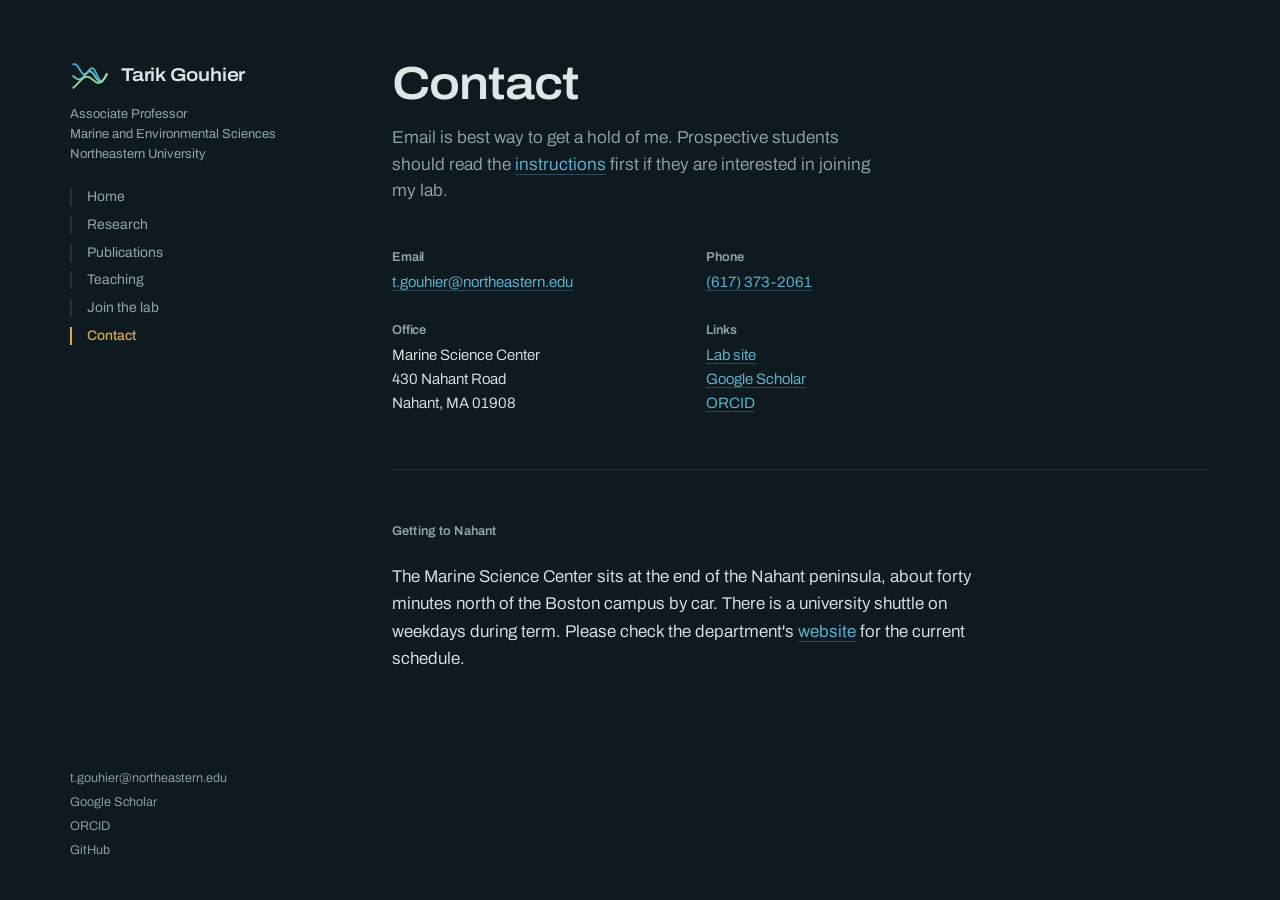
==== contact.html @ 9425e942 "Update contact.html" ====
<!DOCTYPE html>
<html lang="en">
<head>
<meta charset="utf-8">
<meta name="viewport" content="width=device-width, initial-scale=1">
<title>Contact — Tarik Gouhier</title>
<meta name="description" content="Email, office location, and office hours for Tarik Gouhier at Northeastern University.">
<link rel="preconnect" href="https://fonts.googleapis.com">
<link rel="preconnect" href="https://fonts.gstatic.com" crossorigin>
<link href="https://fonts.googleapis.com/css2?family=Archivo:ital,wdth,wght@0,100..125,300..700;1,100..125,400..600&display=swap" rel="stylesheet">
<link rel="icon" href="logo.svg" type="image/svg+xml">
<link rel="stylesheet" href="styles.css">
</head>
<body>
<div class="shell">

  <header class="rail">
    <a class="brand" href="index.html" aria-label="Tarik Gouhier — home">
      <svg class="logomark" viewBox="0 0 44 44" aria-hidden="true" focusable="false">
        <path d="M3.50 9.17 L4.01 9.03 L4.53 8.96 L5.04 8.97 L5.56 9.07 L6.07 9.27 L6.58 9.56 L7.10 9.96 L7.61 10.44 L8.12 11.02 L8.64 11.68 L9.15 12.41 L9.67 13.19 L10.18 14.00 L10.69 14.84 L11.21 15.68 L11.72 16.50 L12.24 17.28 L12.75 18.00 L13.26 18.65 L13.78 19.20 L14.29 19.65 L14.81 19.98 L15.32 20.18 L15.83 20.26 L16.35 20.21 L16.86 20.04 L17.38 19.75 L17.89 19.35 L18.40 18.86 L18.92 18.29 L19.43 17.67 L19.94 17.02 L20.46 16.36 L20.97 15.71 L21.49 15.10 L22.00 14.55 L22.51 14.08 L23.03 13.72 L23.54 13.47 L24.06 13.35 L24.57 13.38 L25.08 13.56 L25.60 13.88 L26.11 14.36 L26.62 14.97 L27.14 15.71 L27.65 16.57 L28.17 17.53 L28.68 18.55 L29.19 19.63 L29.71 20.74 L30.22 21.84 L30.74 22.92 L31.25 23.94 L31.76 24.88 L32.28 25.71 L32.79 26.42 L33.31 26.99 L33.82 27.40 L34.33 27.65 L34.85 27.72 L35.36 27.61 L35.88 27.34 L36.39 26.91 L36.90 26.33 L37.42 25.61 L37.93 24.78 L38.44 23.86 L38.96 22.87 L39.47 21.84 L39.99 20.80 L40.50 19.78" stroke="#4FA8C9"/>
        <path d="M3.50 22.00 L4.01 22.41 L4.53 22.83 L5.04 23.25 L5.56 23.67 L6.07 24.06 L6.58 24.43 L7.10 24.77 L7.61 25.06 L8.12 25.31 L8.64 25.50 L9.15 25.63 L9.67 25.69 L10.18 25.69 L10.69 25.62 L11.21 25.48 L11.72 25.26 L12.24 24.98 L12.75 24.63 L13.26 24.22 L13.78 23.76 L14.29 23.25 L14.81 22.71 L15.32 22.13 L15.83 21.54 L16.35 20.94 L16.86 20.34 L17.38 19.76 L17.89 19.21 L18.40 18.70 L18.92 18.23 L19.43 17.83 L19.94 17.49 L20.46 17.23 L20.97 17.05 L21.49 16.96 L22.00 16.96 L22.51 17.06 L23.03 17.25 L23.54 17.54 L24.06 17.91 L24.57 18.37 L25.08 18.91 L25.60 19.52 L26.11 20.19 L26.62 20.90 L27.14 21.65 L27.65 22.43 L28.17 23.21 L28.68 23.98 L29.19 24.73 L29.71 25.45 L30.22 26.11 L30.74 26.72 L31.25 27.24 L31.76 27.68 L32.28 28.02 L32.79 28.26 L33.31 28.38 L33.82 28.39 L34.33 28.28 L34.85 28.05 L35.36 27.70 L35.88 27.24 L36.39 26.68 L36.90 26.02 L37.42 25.27 L37.93 24.45 L38.44 23.57 L38.96 22.64 L39.47 21.69 L39.99 20.73 L40.50 19.78" stroke="#72C3B0"/>
        <path d="M3.50 34.83 L4.01 34.48 L4.53 34.09 L5.04 33.68 L5.56 33.24 L6.07 32.78 L6.58 32.30 L7.10 31.79 L7.61 31.27 L8.12 30.74 L8.64 30.19 L9.15 29.64 L9.67 29.08 L10.18 28.52 L10.69 27.97 L11.21 27.42 L11.72 26.89 L12.24 26.38 L12.75 25.88 L13.26 25.41 L13.78 24.97 L14.29 24.56 L14.81 24.19 L15.32 23.86 L15.83 23.57 L16.35 23.32 L16.86 23.12 L17.38 22.97 L17.89 22.87 L18.40 22.82 L18.92 22.82 L19.43 22.88 L19.94 22.98 L20.46 23.12 L20.97 23.32 L21.49 23.56 L22.00 23.83 L22.51 24.15 L23.03 24.49 L23.54 24.86 L24.06 25.25 L24.57 25.66 L25.08 26.08 L25.60 26.51 L26.11 26.93 L26.62 27.34 L27.14 27.74 L27.65 28.12 L28.17 28.46 L28.68 28.77 L29.19 29.05 L29.71 29.27 L30.22 29.44 L30.74 29.56 L31.25 29.61 L31.76 29.60 L32.28 29.52 L32.79 29.37 L33.31 29.15 L33.82 28.85 L34.33 28.48 L34.85 28.04 L35.36 27.54 L35.88 26.96 L36.39 26.32 L36.90 25.63 L37.42 24.89 L37.93 24.10 L38.44 23.27 L38.96 22.42 L39.47 21.54 L39.99 20.66 L40.50 19.78" stroke="#98D29A"/>
      </svg>
      <span class="brandname">Tarik Gouhier</span>
    </a>
    <p class="role">Associate Professor<br>Marine and Environmental Sciences<br>Northeastern University</p>
    <nav class="railnav" aria-label="Sections">
      <a href="index.html">Home</a>
      <a href="research.html">Research</a>
      <a href="publications.html">Publications</a>
      <a href="teaching.html">Teaching</a>
      <a href="join.html">Join the lab</a>
      <a href="contact.html" aria-current="page">Contact</a>
    </nav>
    <div class="railfoot">
      <a href="mailto:t.gouhier@northeastern.edu">t.gouhier@northeastern.edu</a>
      <a href="https://scholar.google.com/citations?user=Rg4O5YQAAAAJ&amp;hl=en">Google Scholar</a>
      <a href="https://orcid.org/0000-0002-9537-7358">ORCID</a>
      <a href="https://github.com/tgouhier">GitHub</a>
    </div>
  </header>

  <main>
    <h1 class="pagetitle">Contact</h1>
    <p class="standfirst">Email is best way to get a hold of me. Prospective students should read the <a href="join.html">instructions</a> first if they are interested in joining my lab.</p>

    <section class="block">
      <div class="cgrid">
        <div>
          <h3>Email</h3>
          <p><a href="mailto:t.gouhier@northeastern.edu">t.gouhier@northeastern.edu</a></p>
        </div>
        <div>
          <h3>Phone</h3>
          <p><a href="tel:+16173732061">(617) 373-2061</a></p>
        </div>
        <div>
          <h3>Office</h3>
          <p>Marine Science Center<br>430 Nahant Road<br>Nahant, MA 01908</p>
        </div>
        <div>
          <h3>Links</h3>
          <p><a href="https://tarik.sites.northeastern.edu">Lab site</a><br><a href="https://scholar.google.com/citations?user=Rg4O5YQAAAAJ&amp;hl=en">Google Scholar</a><br><a href="https://orcid.org/0000-0002-9537-7358">ORCID</a></p>
        </div>
      </div>
    </section>

    <section class="block">
      <h2 class="blockhead">Getting to Nahant</h2>
      <div class="measure">
        <p>The Marine Science Center sits at the end of the Nahant peninsula, about forty minutes north of the Boston campus by car. There is a university shuttle on weekdays during term. Please check the department's <a href="https://cos.northeastern.edu/nucos-department/marine-environmental-sciences/">website</a> for the current schedule.</p>
      </div>
    </section>

  </main>
</div>
</body>
</html>
---- styles.css ----
/* =========================================================
   Tarik [Lastname] — site styles
   Deep-water dark theme. One family (Archivo), contrast by
   width and weight rather than by mixing typefaces.
   ========================================================= */

:root{
  --deep:#0E1A20;
  --surface:#152830;
  --line:rgba(150,190,195,.16);
  --line-strong:rgba(150,190,195,.30);
  --text:#DDE7E5;
  --muted:#8FA6AC;
  --tide:#5FB8D4;
  --verd:#7FCBB4;
  --brass:#D8A94A;
  --font:"Archivo","Helvetica Neue",Arial,system-ui,sans-serif;
}

*{box-sizing:border-box}
html{-webkit-text-size-adjust:100%;scroll-behavior:smooth}

body{
  margin:0;
  background:var(--deep);
  color:var(--text);
  font-family:var(--font);
  font-size:17px;
  line-height:1.62;
  font-weight:350;
  font-stretch:100%;
  -webkit-font-smoothing:antialiased;
}

::selection{background:rgba(95,184,212,.28)}

a{color:var(--tide);text-decoration:none;border-bottom:1px solid rgba(95,184,212,.32)}
a:hover{border-bottom-color:var(--tide)}
a:focus-visible,button:focus-visible,input:focus-visible{
  outline:2px solid var(--brass);outline-offset:3px;border-radius:2px;
}

h1,h2,h3{
  font-weight:600;
  font-stretch:112%;
  letter-spacing:-.012em;
  line-height:1.14;
  margin:0;
}
p{margin:0 0 1rem}
p:last-child{margin-bottom:0}

/* ---------- shell + rail ---------- */
.shell{max-width:1220px;margin:0 auto;padding:0 22px}
@media (min-width:960px){
  .shell{display:grid;grid-template-columns:246px minmax(0,1fr);gap:76px;padding:0 40px}
}

.rail{padding:26px 0 6px;border-bottom:1px solid var(--line)}
@media (min-width:960px){
  .rail{position:sticky;top:0;height:100vh;padding:56px 0 38px;border-bottom:0;display:flex;flex-direction:column}
}

.brand{display:flex;align-items:center;gap:11px;border:0;margin-bottom:.5rem;width:max-content}
.logomark{flex:0 0 auto;width:40px;height:40px;overflow:visible}
.logomark path{fill:none;stroke-width:2.1;stroke-linecap:round;stroke-linejoin:round}
.brandname{
  font-size:1.16rem;font-weight:600;font-stretch:112%;
  letter-spacing:-.012em;line-height:1.15;color:var(--text);
}
.brand:hover .brandname{color:var(--tide)}

.role{font-size:.81rem;color:var(--muted);line-height:1.55;margin:0 0 1.5rem;font-weight:400}

.railnav{font-size:.87rem;display:flex;flex-wrap:wrap;gap:.5rem 1.15rem;margin-bottom:1.2rem}
.railnav a{border:0;color:var(--muted);font-weight:400}
.railnav a:hover{color:var(--text)}
.railnav a[aria-current="page"]{color:var(--brass);font-weight:500}
@media (min-width:960px){
  .railnav{flex-direction:column;gap:.6rem;margin-bottom:auto}
  .railnav a{padding-left:15px;border-left:2px solid var(--line);line-height:1.3}
  .railnav a:hover{border-left-color:var(--line-strong)}
  .railnav a[aria-current="page"]{border-left-color:var(--brass)}
}

.railfoot{font-size:.79rem;color:var(--muted);line-height:1.9;padding-top:1rem}
.railfoot a{border:0;display:block;color:var(--muted);width:max-content}
.railfoot a:hover{color:var(--tide)}

/* ---------- page body ---------- */
main{padding:38px 0 110px}
@media (min-width:960px){main{padding:60px 0 130px}}

.measure{max-width:60ch}
.pagetitle{font-size:clamp(2rem,4.4vw,2.9rem);line-height:1.05;letter-spacing:-.022em;margin-bottom:1rem}
.standfirst{font-size:1.08rem;line-height:1.55;color:var(--muted);max-width:50ch;margin-bottom:2.8rem;font-weight:350}

.block{padding:42px 0;border-top:1px solid var(--line)}
.block:first-of-type{border-top:0;padding-top:0}
@media (min-width:960px){.block{padding:54px 0}}
.blockhead{font-size:.8rem;font-weight:600;font-stretch:100%;letter-spacing:.01em;color:var(--muted);margin:0 0 1.5rem}

/* ---------- home hero ---------- */
.hero h1{
  font-size:clamp(2.2rem,5.4vw,3.7rem);line-height:1;
  letter-spacing:-.026em;margin-bottom:1.1rem;max-width:15ch;font-weight:600;
}
.lede{font-size:clamp(1.05rem,1.9vw,1.26rem);line-height:1.5;max-width:38ch;margin:0 0 2.3rem;color:var(--text);font-weight:350}
.lede em{font-style:normal;color:var(--verd)}

/* ---------- model figure ---------- */
.model{margin:0;border:1px solid var(--line);background:var(--surface)}
.plot{display:block;width:100%;height:auto}
.plot .trace{fill:none;stroke-width:1.5;stroke-linejoin:round;stroke-linecap:round}
.plot .base{stroke:rgba(150,190,195,.14);stroke-width:1;stroke-dasharray:2 5}

.readout{
  display:flex;align-items:baseline;gap:.65rem;flex-wrap:wrap;
  padding:15px 18px;border-bottom:1px solid var(--line);
  font-size:.83rem;color:var(--muted);
}
.readout .val{
  font-size:1.95rem;line-height:1;color:var(--text);font-weight:600;font-stretch:112%;
  font-variant-numeric:tabular-nums;min-width:3.2ch;letter-spacing:-.02em;
}
.meter{flex:1 1 110px;height:3px;background:rgba(150,190,195,.18);position:relative;min-width:90px;top:-3px}
.meter i{position:absolute;inset:0 auto 0 0;background:var(--brass);width:0;transition:width .18s ease}

.controls{display:grid;gap:20px;padding:20px 18px;border-top:1px solid var(--line)}
@media (min-width:620px){.controls{grid-template-columns:1fr 1fr;gap:30px}}
.ctrl label{display:block;font-size:.85rem;font-weight:500;margin-bottom:.1rem;color:var(--text)}
.ctrl .hint{font-size:.77rem;color:var(--muted);display:block;margin-bottom:.6rem;line-height:1.4}
input[type=range]{width:100%;accent-color:var(--tide);cursor:pointer;background:transparent}

figcaption{margin-top:14px;font-size:.9rem;line-height:1.55;color:var(--muted);max-width:58ch}

/* ---------- home: current work ---------- */
.now{list-style:none;margin:0;padding:0;max-width:60ch}
.now li{padding:13px 0;border-bottom:1px solid var(--line);display:grid;gap:.2rem 1.1rem;font-size:.94rem}
.now li:first-child{border-top:1px solid var(--line)}
@media (min-width:620px){.now li{grid-template-columns:6.5rem minmax(0,1fr);align-items:baseline}}
.now .when{font-size:.79rem;color:var(--brass);font-weight:500}

/* ---------- research ---------- */
.topic{margin-bottom:2.6rem;max-width:60ch}
.topic:last-child{margin-bottom:0}
.topic h3{font-size:1.32rem;margin-bottom:.55rem}
.topic .tag{font-size:.78rem;color:var(--muted);display:block;margin-top:.7rem;line-height:1.5}

.qlist{list-style:none;margin:0;padding:0;max-width:60ch}
.qlist li{padding-left:1.4rem;position:relative;margin-bottom:.7rem;font-size:.97rem}
.qlist li::before{content:"";position:absolute;left:0;top:.75em;width:8px;height:1px;background:var(--verd)}

/* ---------- publications ---------- */
.pubs{list-style:none;margin:0;padding:0;max-width:64ch}
.pub{padding:15px 0;border-bottom:1px solid var(--line);font-size:.94rem;line-height:1.5}
.pub:first-child{border-top:1px solid var(--line)}
@media (min-width:620px){
  .pub{display:grid;grid-template-columns:4.6rem minmax(0,1fr);gap:1rem;align-items:baseline}
}
.yr{font-size:.83rem;color:var(--muted);font-variant-numeric:tabular-nums}
.pub .title{display:block;margin-bottom:.2rem;font-weight:500}
.pub .title a{color:var(--text);border-bottom:1px solid transparent}
.pub .title a:hover{color:var(--tide);border-bottom-color:rgba(95,184,212,.45)}
.pub .src{color:var(--muted);font-style:italic}
.pub .authors{color:var(--muted);font-size:.9rem;display:block}
.me{color:var(--text);font-weight:600;font-style:normal}
.pub .links{font-size:.78rem;margin-top:.35rem;display:block}
.pub .links a{color:var(--verd);border-bottom-color:rgba(127,203,180,.3);margin-right:.9rem}

/* ---------- teaching ---------- */
.course{padding:18px 0;border-bottom:1px solid var(--line);max-width:60ch}
.course:first-of-type{border-top:1px solid var(--line)}
.course h3{font-size:1.08rem;margin-bottom:.25rem}
.course p{margin:0;font-size:.93rem;color:var(--muted)}
.course .code{font-size:.78rem;color:var(--brass);display:block;margin-bottom:.25rem;font-weight:500}
.course .term{font-size:.78rem;color:var(--muted);display:block;margin-top:.4rem}

/* ---------- generic panel ---------- */
.panel{background:var(--surface);border:1px solid var(--line);padding:24px;max-width:60ch}
.panel h3{font-size:.84rem;font-weight:600;font-stretch:100%;color:var(--brass);margin-bottom:.7rem}

/* ---------- contact ---------- */
.cgrid{display:grid;gap:1.8rem;max-width:60ch}
@media (min-width:620px){.cgrid{grid-template-columns:1fr 1fr}}
.cgrid h3{font-size:.8rem;font-weight:600;font-stretch:100%;color:var(--muted);margin-bottom:.35rem}
.cgrid p{margin:0;font-size:.94rem;line-height:1.6}

.colophon{font-size:.78rem;color:var(--muted);padding-top:44px;line-height:1.7;max-width:58ch}
.colophon a{color:var(--muted)}

@media (prefers-reduced-motion:reduce){
  html{scroll-behavior:auto}
  *{animation:none!important;transition:none!important}
}
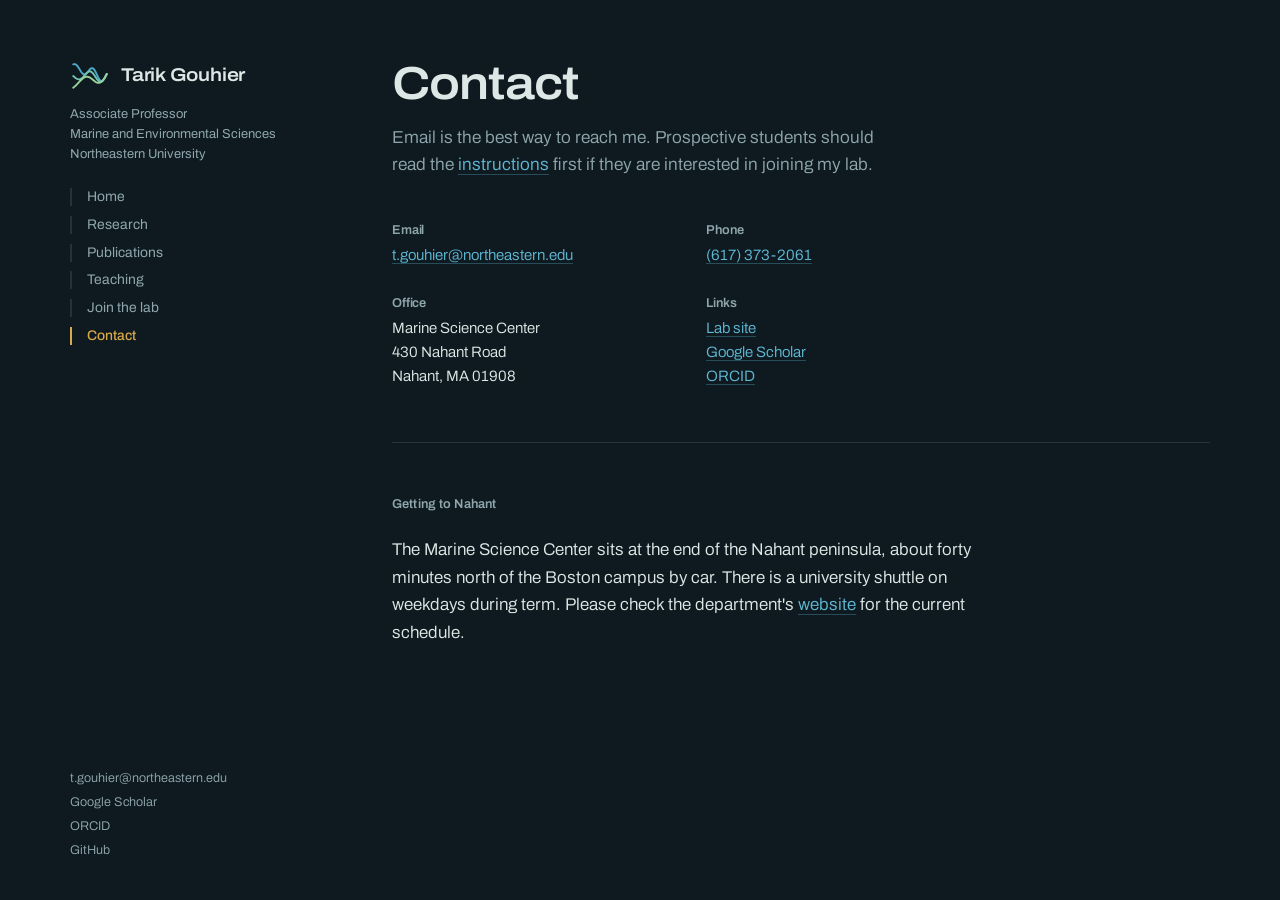
==== commit 061ec2c8: "Update contact.html" ====
--- a/contact.html
+++ b/contact.html
@@ -42,7 +42,7 @@
 
   <main>
     <h1 class="pagetitle">Contact</h1>
-    <p class="standfirst">Email is best way to get a hold of me. Prospective students should read the <a href="join.html">instructions</a> first if they are interested in joining my lab.</p>
+    <p class="standfirst">Email is the best way to reach me. Prospective students should read the <a href="join.html">instructions</a> first if they are interested in joining my lab.</p>
 
     <section class="block">
       <div class="cgrid">
@@ -60,7 +60,7 @@
         </div>
         <div>
           <h3>Links</h3>
-          <p><a href="https://tarik.sites.northeastern.edu">Lab site</a><br><a href="https://scholar.google.com/citations?user=Rg4O5YQAAAAJ&amp;hl=en">Google Scholar</a><br><a href="https://orcid.org/0000-0002-9537-7358">ORCID</a></p>
+          <p><a href="https://tarik.sites.northeastern.edu">Lab site</a><br><a href="https://scholar.google.com/citations?user=Rg4O5YQAAAAJ">Google Scholar</a><br><a href="https://orcid.org/0000-0002-9537-7358">ORCID</a></p>
         </div>
       </div>
     </section>
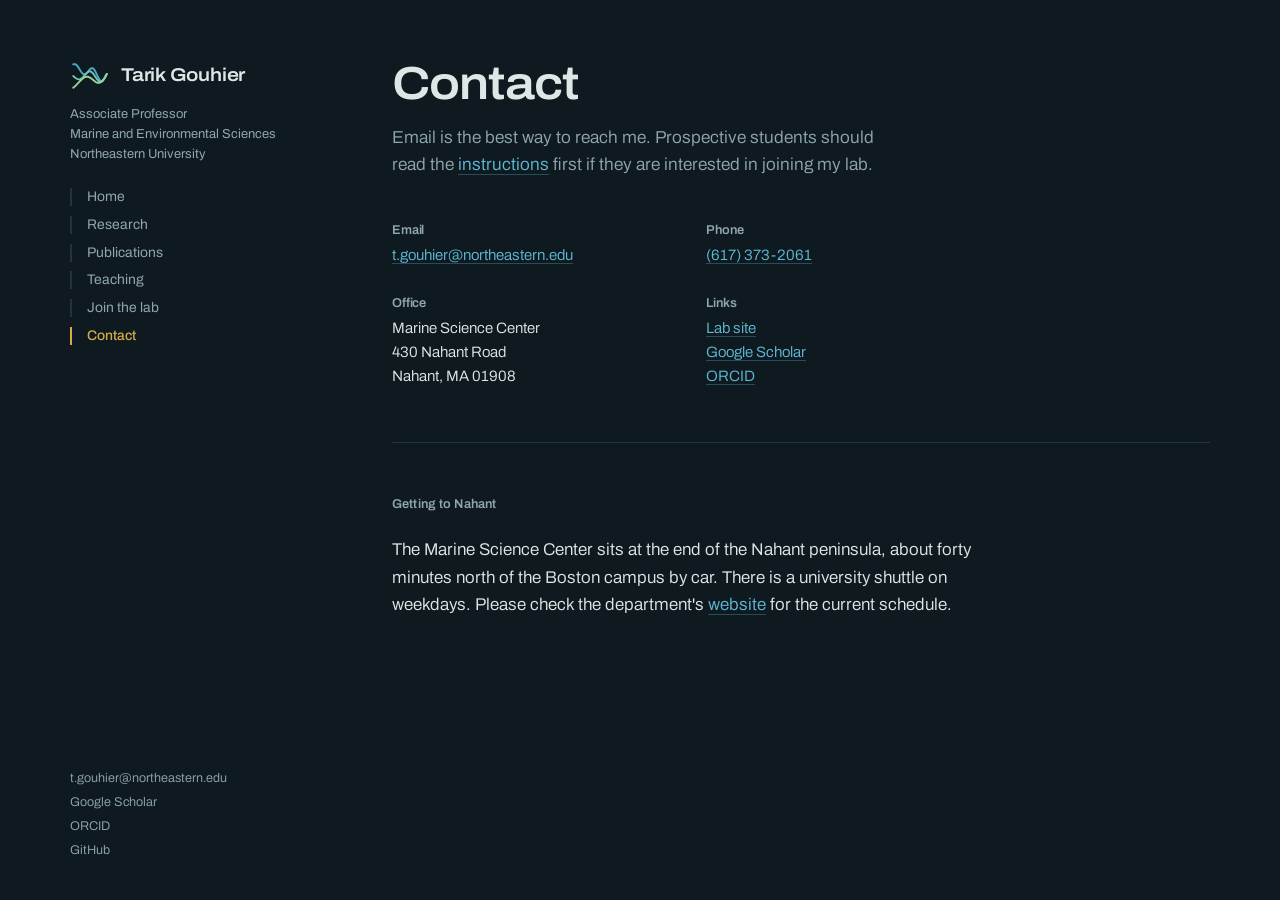
==== commit 195fbb77: "Update contact.html" ====
--- a/contact.html
+++ b/contact.html
@@ -68,7 +68,7 @@
     <section class="block">
       <h2 class="blockhead">Getting to Nahant</h2>
       <div class="measure">
-        <p>The Marine Science Center sits at the end of the Nahant peninsula, about forty minutes north of the Boston campus by car. There is a university shuttle on weekdays during term. Please check the department's <a href="https://cos.northeastern.edu/nucos-department/marine-environmental-sciences/">website</a> for the current schedule.</p>
+        <p>The Marine Science Center sits at the end of the Nahant peninsula, about forty minutes north of the Boston campus by car. There is a university shuttle on weekdays. Please check the department's <a href="https://cos.northeastern.edu/nucos-department/marine-environmental-sciences/">website</a> for the current schedule.</p>
       </div>
     </section>
 
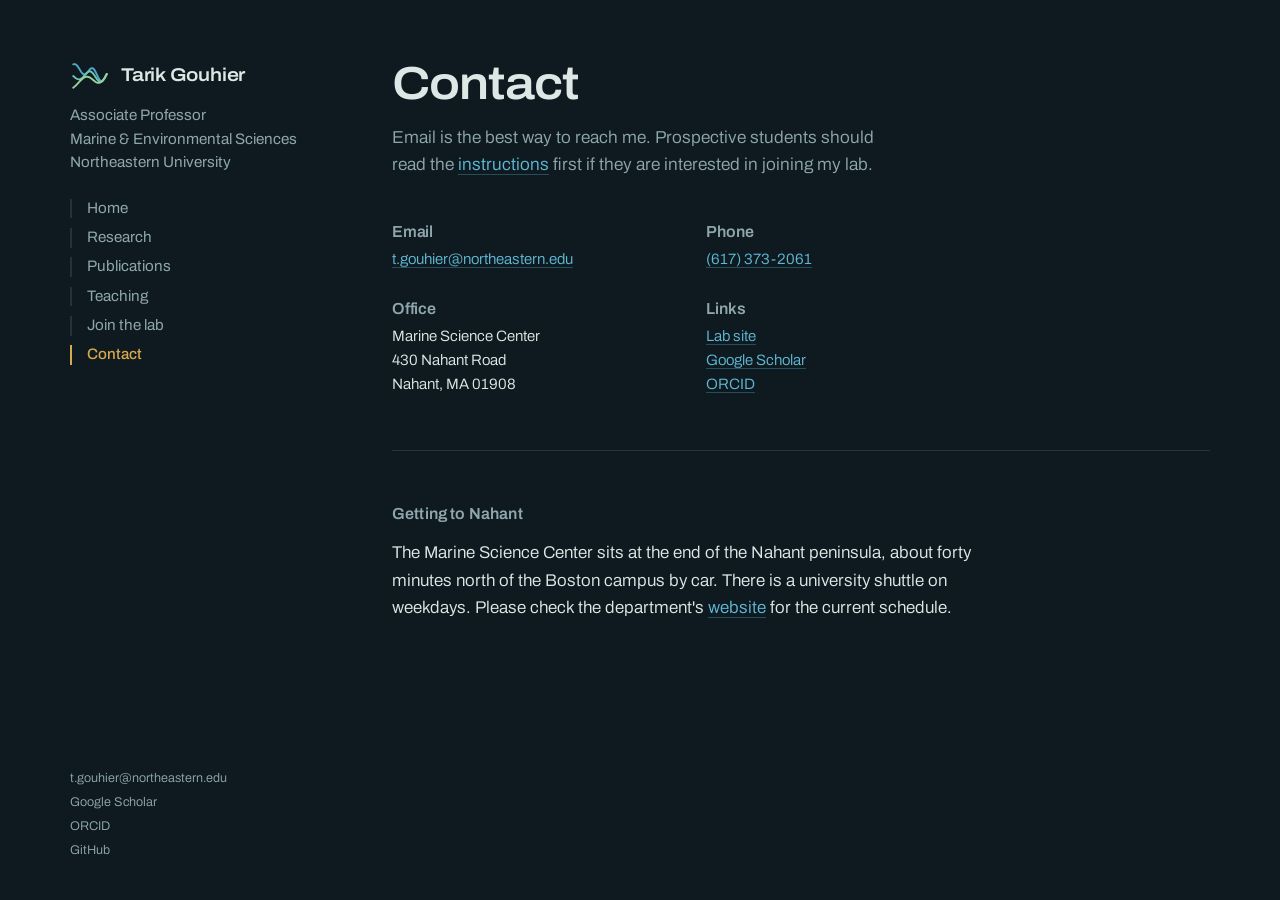
==== commit bb2606a1: "Update" ====
--- a/contact.html
+++ b/contact.html
@@ -23,7 +23,7 @@
       </svg>
       <span class="brandname">Tarik Gouhier</span>
     </a>
-    <p class="role">Associate Professor<br>Marine and Environmental Sciences<br>Northeastern University</p>
+    <p class="role">Associate Professor<br>Marine &amp; Environmental Sciences<br>Northeastern University</p>
     <nav class="railnav" aria-label="Sections">
       <a href="index.html">Home</a>
       <a href="research.html">Research</a>
@@ -60,7 +60,7 @@
         </div>
         <div>
           <h3>Links</h3>
-          <p><a href="https://tarik.sites.northeastern.edu">Lab site</a><br><a href="https://scholar.google.com/citations?user=Rg4O5YQAAAAJ">Google Scholar</a><br><a href="https://orcid.org/0000-0002-9537-7358">ORCID</a></p>
+          <p><a href="https://tgouhier.github.io">Lab site</a><br><a href="https://scholar.google.com/citations?user=Rg4O5YQAAAAJ">Google Scholar</a><br><a href="https://orcid.org/0000-0002-9537-7358">ORCID</a></p>
         </div>
       </div>
     </section>
--- a/styles.css
+++ b/styles.css
@@ -47,6 +47,7 @@
   line-height:1.14;
   margin:0;
 }
+
 p{margin:0 0 1rem}
 p:last-child{margin-bottom:0}
 
@@ -70,9 +71,9 @@
 }
 .brand:hover .brandname{color:var(--tide)}
 
-.role{font-size:.81rem;color:var(--muted);line-height:1.55;margin:0 0 1.5rem;font-weight:400}
+.role{font-size:.95rem;color:var(--muted);line-height:1.55;margin:0 0 1.5rem;font-weight:400}
 
-.railnav{font-size:.87rem;display:flex;flex-wrap:wrap;gap:.5rem 1.15rem;margin-bottom:1.2rem}
+.railnav{font-size:.95rem;display:flex;flex-wrap:wrap;gap:.5rem 1.15rem;margin-bottom:1.2rem}
 .railnav a{border:0;color:var(--muted);font-weight:400}
 .railnav a:hover{color:var(--text)}
 .railnav a[aria-current="page"]{color:var(--brass);font-weight:500}
@@ -98,12 +99,12 @@
 .block{padding:42px 0;border-top:1px solid var(--line)}
 .block:first-of-type{border-top:0;padding-top:0}
 @media (min-width:960px){.block{padding:54px 0}}
-.blockhead{font-size:.8rem;font-weight:600;font-stretch:100%;letter-spacing:.01em;color:var(--muted);margin:0 0 1.5rem}
+.blockhead{font-size:1rem;font-weight:600;font-stretch:100%;letter-spacing:.01em;color:var(--muted);margin:0 0 1rem}
 
 /* ---------- home hero ---------- */
 .hero h1{
-  font-size:clamp(2.2rem,5.4vw,3.7rem);line-height:1;
-  letter-spacing:-.026em;margin-bottom:1.1rem;max-width:15ch;font-weight:600;
+  font-size:clamp(1.5rem,3.4vw,3.7rem);line-height:1;
+  letter-spacing:-.026em;margin-bottom:1.1rem;max-width:18ch;font-weight:600;
 }
 .lede{font-size:clamp(1.05rem,1.9vw,1.26rem);line-height:1.5;max-width:38ch;margin:0 0 2.3rem;color:var(--text);font-weight:350}
 .lede em{font-style:normal;color:var(--verd)}
@@ -144,7 +145,7 @@
 /* ---------- research ---------- */
 .topic{margin-bottom:2.6rem;max-width:60ch}
 .topic:last-child{margin-bottom:0}
-.topic h3{font-size:1.32rem;margin-bottom:.55rem}
+.topic h3{font-size:1.32rem;margin-bottom:.55rem;color: var(--tide)}
 .topic .tag{font-size:.78rem;color:var(--muted);display:block;margin-top:.7rem;line-height:1.5}
 
 .qlist{list-style:none;margin:0;padding:0;max-width:60ch}
@@ -171,8 +172,9 @@
 /* ---------- teaching ---------- */
 .course{padding:18px 0;border-bottom:1px solid var(--line);max-width:60ch}
 .course:first-of-type{border-top:1px solid var(--line)}
-.course h3{font-size:1.08rem;margin-bottom:.25rem}
-.course p{margin:0;font-size:.93rem;color:var(--muted)}
+/*.course h3{font-size:1.08rem;margin-bottom:.25rem} */
+.course h3 {font-size: 1.32rem;margin-bottom: .55rem;color: var(--tide)}
+/* .course p{margin:0;font-size:.93rem;color:var(--muted)} */
 .course .code{font-size:.78rem;color:var(--brass);display:block;margin-bottom:.25rem;font-weight:500}
 .course .term{font-size:.78rem;color:var(--muted);display:block;margin-top:.4rem}
 
@@ -183,7 +185,7 @@
 /* ---------- contact ---------- */
 .cgrid{display:grid;gap:1.8rem;max-width:60ch}
 @media (min-width:620px){.cgrid{grid-template-columns:1fr 1fr}}
-.cgrid h3{font-size:.8rem;font-weight:600;font-stretch:100%;color:var(--muted);margin-bottom:.35rem}
+.cgrid h3{font-size:1rem;font-weight:600;font-stretch:100%;color:var(--muted);margin-bottom:.35rem}
 .cgrid p{margin:0;font-size:.94rem;line-height:1.6}
 
 .colophon{font-size:.78rem;color:var(--muted);padding-top:44px;line-height:1.7;max-width:58ch}
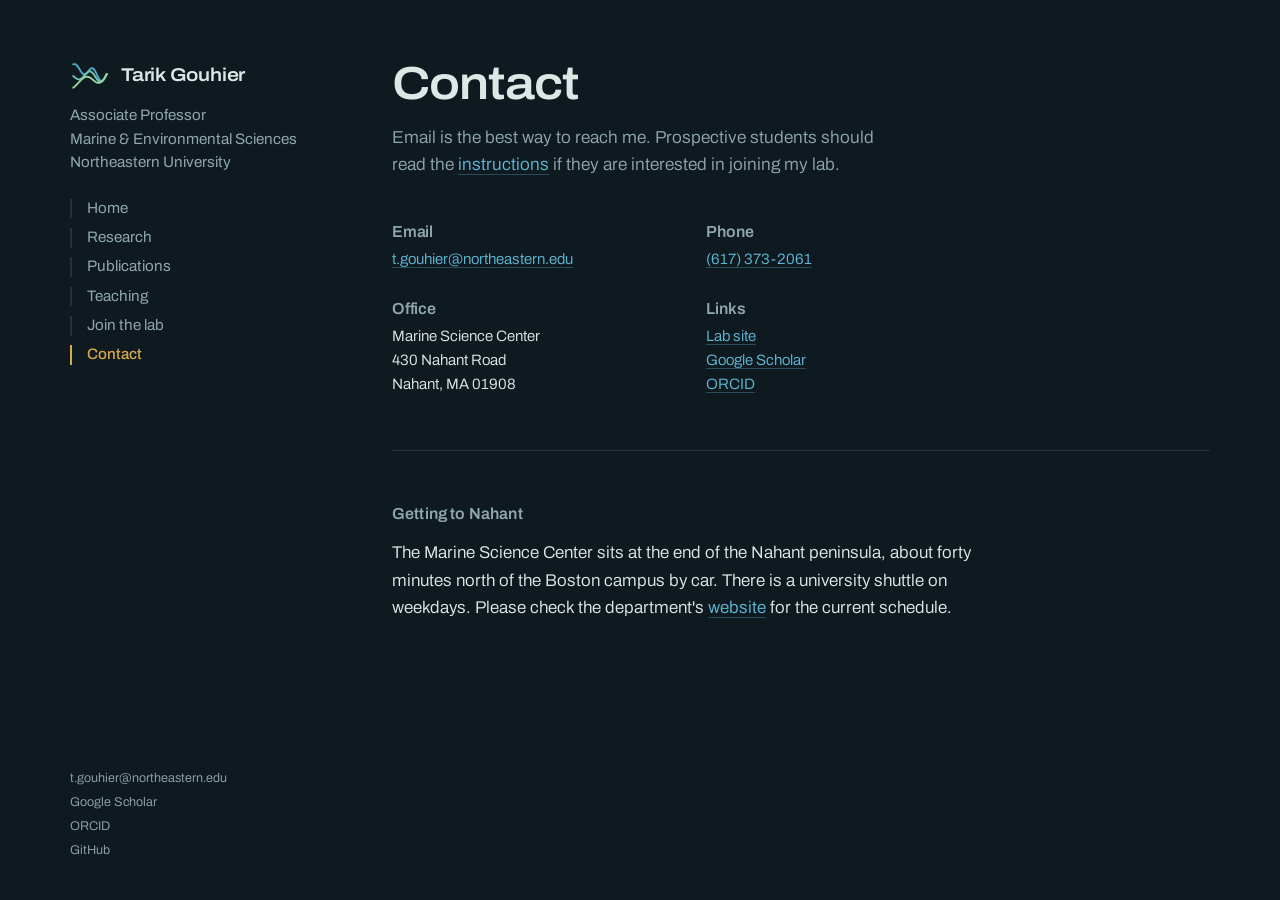
==== commit 7bd32d17: "Update" ====
--- a/contact.html
+++ b/contact.html
@@ -42,7 +42,7 @@
 
   <main>
     <h1 class="pagetitle">Contact</h1>
-    <p class="standfirst">Email is the best way to reach me. Prospective students should read the <a href="join.html">instructions</a> first if they are interested in joining my lab.</p>
+    <p class="standfirst">Email is the best way to reach me. Prospective students should read the <a href="join.html">instructions</a> if they are interested in joining my lab.</p>
 
     <section class="block">
       <div class="cgrid">
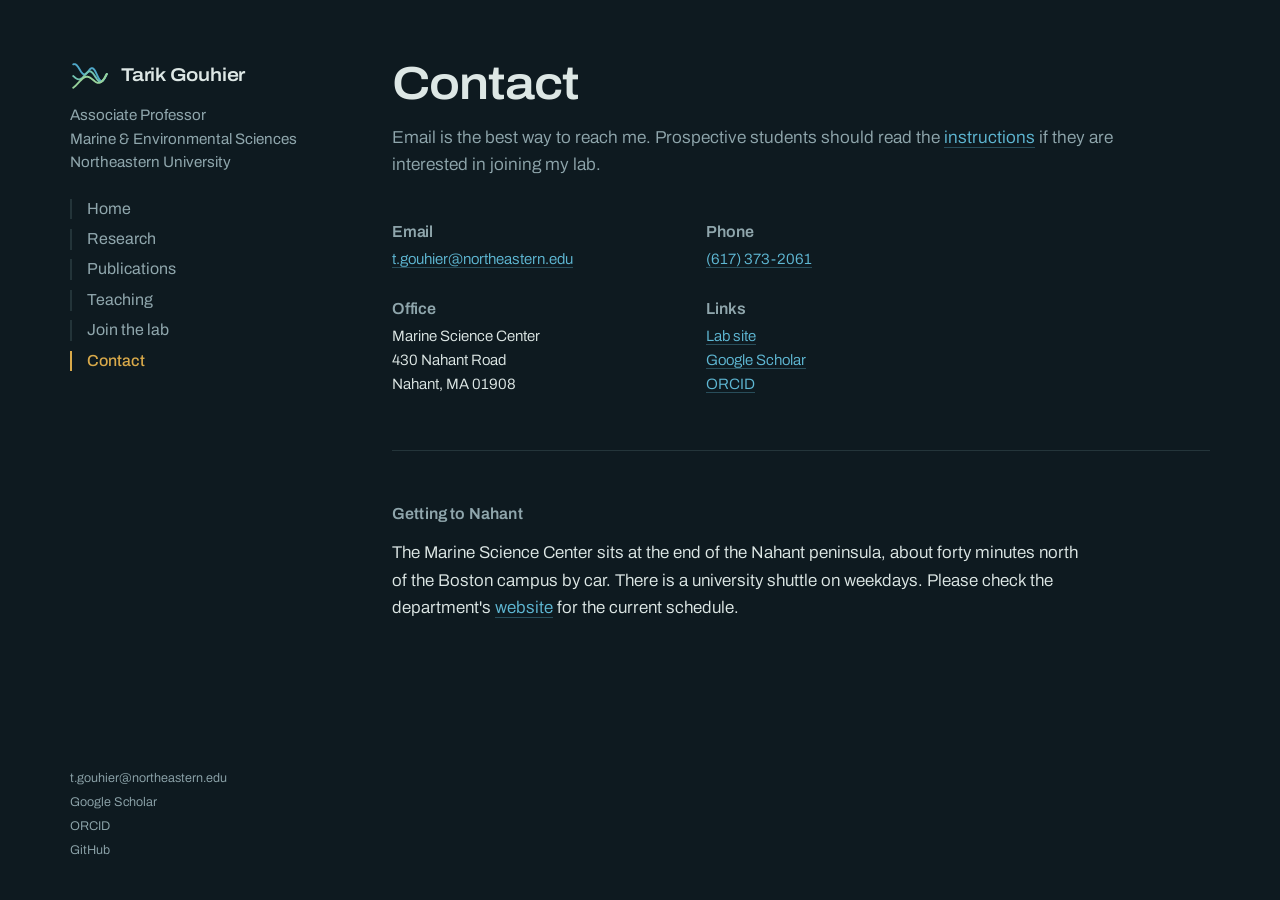
==== commit 38cf54f6: "Update" ====
--- a/contact.html
+++ b/contact.html
@@ -34,7 +34,7 @@
     </nav>
     <div class="railfoot">
       <a href="mailto:t.gouhier@northeastern.edu">t.gouhier@northeastern.edu</a>
-      <a href="https://scholar.google.com/citations?user=Rg4O5YQAAAAJ&amp;hl=en">Google Scholar</a>
+      <a href="https://scholar.google.com/citations?user=Rg4O5YQAAAAJ">Google Scholar</a>
       <a href="https://orcid.org/0000-0002-9537-7358">ORCID</a>
       <a href="https://github.com/tgouhier">GitHub</a>
     </div>
--- a/styles.css
+++ b/styles.css
@@ -73,7 +73,7 @@
 
 .role{font-size:.95rem;color:var(--muted);line-height:1.55;margin:0 0 1.5rem;font-weight:400}
 
-.railnav{font-size:.95rem;display:flex;flex-wrap:wrap;gap:.5rem 1.15rem;margin-bottom:1.2rem}
+.railnav{font-size:1rem;display:flex;flex-wrap:wrap;gap:.5rem 1.15rem;margin-bottom:1.2rem}
 .railnav a{border:0;color:var(--muted);font-weight:400}
 .railnav a:hover{color:var(--text)}
 .railnav a[aria-current="page"]{color:var(--brass);font-weight:500}
@@ -92,9 +92,9 @@
 main{padding:38px 0 110px}
 @media (min-width:960px){main{padding:60px 0 130px}}
 
-.measure{max-width:60ch}
+.measure{max-width:70ch}
 .pagetitle{font-size:clamp(2rem,4.4vw,2.9rem);line-height:1.05;letter-spacing:-.022em;margin-bottom:1rem}
-.standfirst{font-size:1.08rem;line-height:1.55;color:var(--muted);max-width:50ch;margin-bottom:2.8rem;font-weight:350}
+.standfirst{font-size:1.08rem;line-height:1.55;color:var(--muted);max-width:75ch;margin-bottom:2.8rem;font-weight:350}
 
 .block{padding:42px 0;border-top:1px solid var(--line)}
 .block:first-of-type{border-top:0;padding-top:0}
@@ -103,10 +103,10 @@
 
 /* ---------- home hero ---------- */
 .hero h1{
-  font-size:clamp(1.5rem,3.4vw,3.7rem);line-height:1;
-  letter-spacing:-.026em;margin-bottom:1.1rem;max-width:18ch;font-weight:600;
+  font-size:clamp(1.5rem,5.5vw,6.0rem);line-height:1;
+  letter-spacing:-.026em;margin-bottom:1.1rem;max-width:25ch;font-weight:500;
 }
-.lede{font-size:clamp(1.05rem,1.9vw,1.26rem);line-height:1.5;max-width:38ch;margin:0 0 2.3rem;color:var(--text);font-weight:350}
+.lede{font-size:clamp(1.05rem,1.9vw,1.26rem);line-height:1.5;max-width:90ch;margin:0 0 2.3rem;color:var(--text);font-weight:350}
 .lede em{font-style:normal;color:var(--verd)}
 
 /* ---------- model figure ---------- */
@@ -133,17 +133,17 @@
 .ctrl .hint{font-size:.77rem;color:var(--muted);display:block;margin-bottom:.6rem;line-height:1.4}
 input[type=range]{width:100%;accent-color:var(--tide);cursor:pointer;background:transparent}
 
-figcaption{margin-top:14px;font-size:.9rem;line-height:1.55;color:var(--muted);max-width:58ch}
+figcaption{margin-top:14px;font-size:.9rem;line-height:1.55;color:var(--muted);max-width:85ch}
 
 /* ---------- home: current work ---------- */
-.now{list-style:none;margin:0;padding:0;max-width:60ch}
+.now{list-style:none;margin:0;padding:0;max-width:70ch}
 .now li{padding:13px 0;border-bottom:1px solid var(--line);display:grid;gap:.2rem 1.1rem;font-size:.94rem}
 .now li:first-child{border-top:1px solid var(--line)}
 @media (min-width:620px){.now li{grid-template-columns:6.5rem minmax(0,1fr);align-items:baseline}}
 .now .when{font-size:.79rem;color:var(--brass);font-weight:500}
 
 /* ---------- research ---------- */
-.topic{margin-bottom:2.6rem;max-width:60ch}
+.topic{margin-bottom:2.6rem;max-width:70ch}
 .topic:last-child{margin-bottom:0}
 .topic h3{font-size:1.32rem;margin-bottom:.55rem;color: var(--tide)}
 .topic .tag{font-size:.78rem;color:var(--muted);display:block;margin-top:.7rem;line-height:1.5}
@@ -153,7 +153,7 @@
 .qlist li::before{content:"";position:absolute;left:0;top:.75em;width:8px;height:1px;background:var(--verd)}
 
 /* ---------- publications ---------- */
-.pubs{list-style:none;margin:0;padding:0;max-width:64ch}
+.pubs{list-style:none;margin:0;padding:0;max-width:70}
 .pub{padding:15px 0;border-bottom:1px solid var(--line);font-size:.94rem;line-height:1.5}
 .pub:first-child{border-top:1px solid var(--line)}
 @media (min-width:620px){
@@ -170,7 +170,7 @@
 .pub .links a{color:var(--verd);border-bottom-color:rgba(127,203,180,.3);margin-right:.9rem}
 
 /* ---------- teaching ---------- */
-.course{padding:18px 0;border-bottom:1px solid var(--line);max-width:60ch}
+.course{padding:18px 0;border-bottom:1px solid var(--line);max-width:70ch}
 .course:first-of-type{border-top:1px solid var(--line)}
 /*.course h3{font-size:1.08rem;margin-bottom:.25rem} */
 .course h3 {font-size: 1.32rem;margin-bottom: .55rem;color: var(--tide)}
@@ -179,7 +179,7 @@
 .course .term{font-size:.78rem;color:var(--muted);display:block;margin-top:.4rem}
 
 /* ---------- generic panel ---------- */
-.panel{background:var(--surface);border:1px solid var(--line);padding:24px;max-width:60ch}
+.panel{background:var(--surface);border:1px solid var(--line);padding:24px;max-width:70ch}
 .panel h3{font-size:.84rem;font-weight:600;font-stretch:100%;color:var(--brass);margin-bottom:.7rem}
 
 /* ---------- contact ---------- */
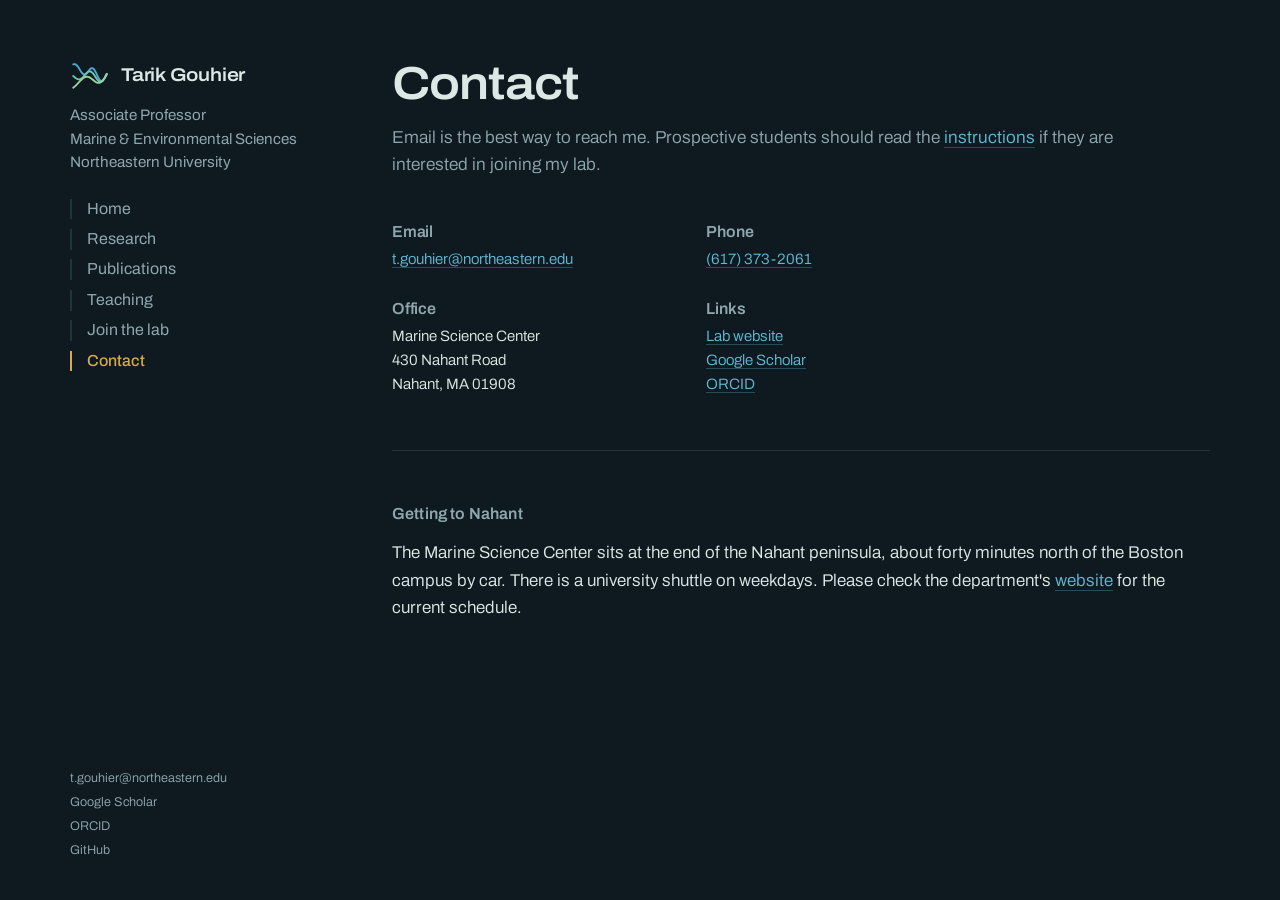
==== commit 8366702a: "Update contact.html" ====
--- a/contact.html
+++ b/contact.html
@@ -60,7 +60,10 @@
         </div>
         <div>
           <h3>Links</h3>
-          <p><a href="https://tgouhier.github.io">Lab site</a><br><a href="https://scholar.google.com/citations?user=Rg4O5YQAAAAJ">Google Scholar</a><br><a href="https://orcid.org/0000-0002-9537-7358">ORCID</a></p>
+          <p><a href="https://tgouhier.github.io">Lab website</a><br>
+            <a href="https://scholar.google.com/citations?user=Rg4O5YQAAAAJ">Google Scholar</a><br>
+            <a href="https://orcid.org/0000-0002-9537-7358">ORCID</a>
+          </p>
         </div>
       </div>
     </section>
--- a/styles.css
+++ b/styles.css
@@ -92,9 +92,9 @@
 main{padding:38px 0 110px}
 @media (min-width:960px){main{padding:60px 0 130px}}
 
-.measure{max-width:70ch}
+.measure{max-width:80ch}
 .pagetitle{font-size:clamp(2rem,4.4vw,2.9rem);line-height:1.05;letter-spacing:-.022em;margin-bottom:1rem}
-.standfirst{font-size:1.08rem;line-height:1.55;color:var(--muted);max-width:75ch;margin-bottom:2.8rem;font-weight:350}
+.standfirst{font-size:1.08rem;line-height:1.55;color:var(--muted);max-width:80ch;margin-bottom:2.8rem;font-weight:350}
 
 .block{padding:42px 0;border-top:1px solid var(--line)}
 .block:first-of-type{border-top:0;padding-top:0}
@@ -103,8 +103,8 @@
 
 /* ---------- home hero ---------- */
 .hero h1{
-  font-size:clamp(1.5rem,5.5vw,6.0rem);line-height:1;
-  letter-spacing:-.026em;margin-bottom:1.1rem;max-width:25ch;font-weight:500;
+  font-size:clamp(1.5rem,5.5vw,3.6rem);line-height:1;
+  letter-spacing:-.026em;margin-bottom:1.1rem;max-width:25ch;font-weight:350;
 }
 .lede{font-size:clamp(1.05rem,1.9vw,1.26rem);line-height:1.5;max-width:90ch;margin:0 0 2.3rem;color:var(--text);font-weight:350}
 .lede em{font-style:normal;color:var(--verd)}
@@ -143,7 +143,7 @@
 .now .when{font-size:.79rem;color:var(--brass);font-weight:500}
 
 /* ---------- research ---------- */
-.topic{margin-bottom:2.6rem;max-width:70ch}
+.topic{margin-bottom:2.6rem;max-width:80ch}
 .topic:last-child{margin-bottom:0}
 .topic h3{font-size:1.32rem;margin-bottom:.55rem;color: var(--tide)}
 .topic .tag{font-size:.78rem;color:var(--muted);display:block;margin-top:.7rem;line-height:1.5}
@@ -153,7 +153,7 @@
 .qlist li::before{content:"";position:absolute;left:0;top:.75em;width:8px;height:1px;background:var(--verd)}
 
 /* ---------- publications ---------- */
-.pubs{list-style:none;margin:0;padding:0;max-width:70}
+.pubs{list-style:none;margin:0;padding:0;max-width:80}
 .pub{padding:15px 0;border-bottom:1px solid var(--line);font-size:.94rem;line-height:1.5}
 .pub:first-child{border-top:1px solid var(--line)}
 @media (min-width:620px){
@@ -170,7 +170,7 @@
 .pub .links a{color:var(--verd);border-bottom-color:rgba(127,203,180,.3);margin-right:.9rem}
 
 /* ---------- teaching ---------- */
-.course{padding:18px 0;border-bottom:1px solid var(--line);max-width:70ch}
+.course{padding:18px 0;border-bottom:1px solid var(--line);max-width:80ch}
 .course:first-of-type{border-top:1px solid var(--line)}
 /*.course h3{font-size:1.08rem;margin-bottom:.25rem} */
 .course h3 {font-size: 1.32rem;margin-bottom: .55rem;color: var(--tide)}
@@ -179,7 +179,7 @@
 .course .term{font-size:.78rem;color:var(--muted);display:block;margin-top:.4rem}
 
 /* ---------- generic panel ---------- */
-.panel{background:var(--surface);border:1px solid var(--line);padding:24px;max-width:70ch}
+.panel{background:var(--surface);border:1px solid var(--line);padding:24px;max-width:80ch}
 .panel h3{font-size:.84rem;font-weight:600;font-stretch:100%;color:var(--brass);margin-bottom:.7rem}
 
 /* ---------- contact ---------- */
